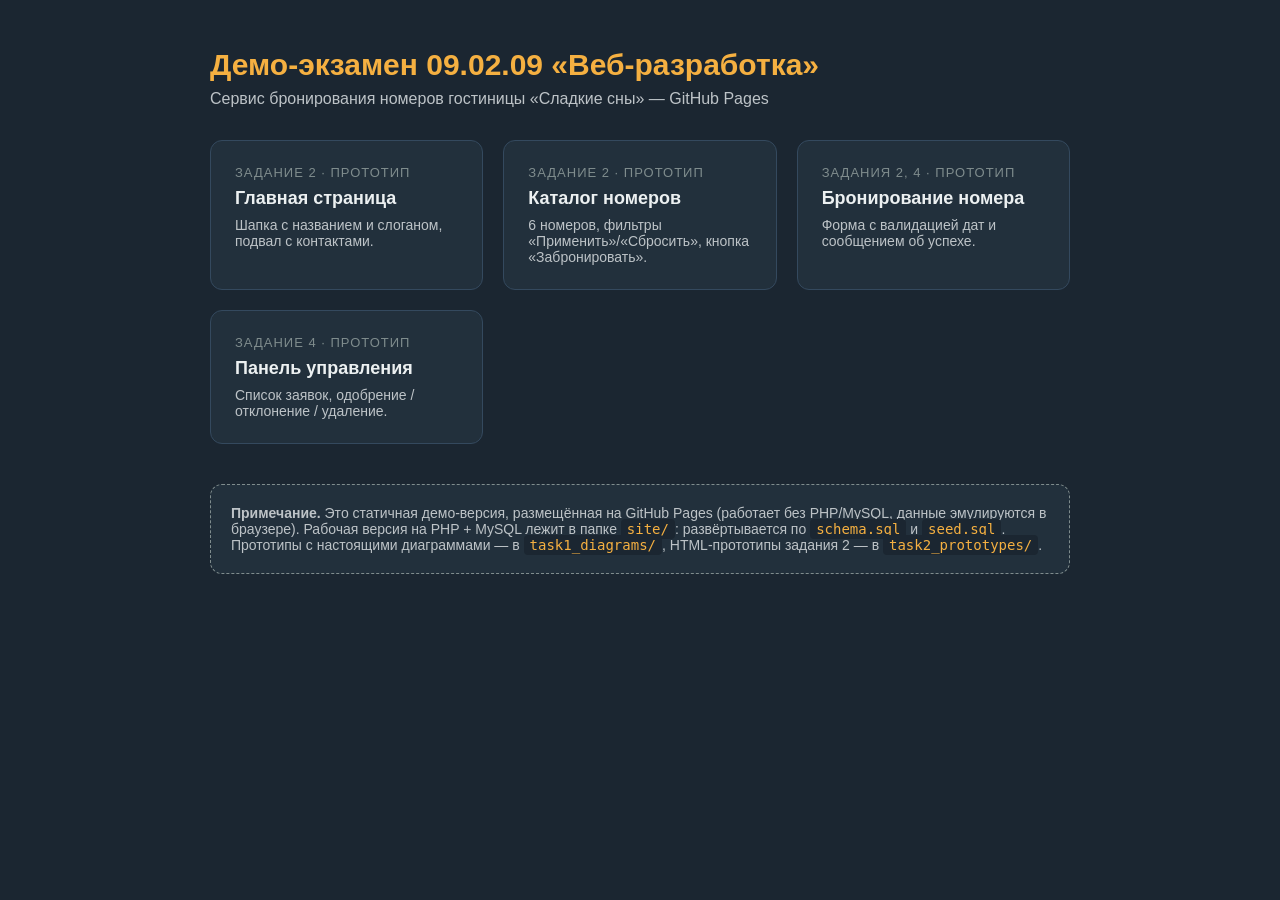
==== index.html @ 1d1d8c5c "Добавить статичную GitHub Pages версию: демо сайта и навигация по заданиям - Корневой index.html — н" ====
<!DOCTYPE html>
<html lang="ru">
<head>
<meta charset="UTF-8">
<meta name="viewport" content="width=device-width, initial-scale=1.0">
<title>ДЭ 09.02.09 — Сервис бронирования «Сладкие сны»</title>
<link rel="stylesheet" href="demo/assets/css/style.css">
<style>
  body { margin: 0; font-family: 'Segoe UI', Arial, sans-serif; background: #1b2631; color: #ecf0f1; }
  .lz-wrap { max-width: 900px; margin: 0 auto; padding: 48px 20px; }
  h1 { font-size: 30px; color: #f5b041; margin-bottom: 8px; }
  .sub { color: #bdc3c7; font-size: 16px; margin-bottom: 32px; }
  .cards { display: grid; grid-template-columns: repeat(auto-fit, minmax(230px, 1fr)); gap: 20px; }
  .card { background: #22303c; border: 1px solid #34495e; border-radius: 12px; padding: 24px; text-decoration: none; color: #ecf0f1; transition: transform .15s, border-color .15s; }
  .card:hover { transform: translateY(-3px); border-color: #f5b041; }
  .card .n { font-size: 13px; color: #7f8c8d; text-transform: uppercase; letter-spacing: 1px; }
  .card .t { font-size: 18px; font-weight: 700; margin: 8px 0; }
  .card .d { font-size: 14px; color: #bdc3c7; }
  .demo-note { margin-top: 40px; background: #22303c; border: 1px dashed #7f8c8d; border-radius: 12px; padding: 20px; font-size: 14px; color: #bdc3c7; }
  .demo-note code { background: #1b2631; padding: 2px 6px; border-radius: 4px; color: #f5b041; }
</style>
</head>
<body>
<div class="lz-wrap">
  <h1>Демо-экзамен 09.02.09 «Веб-разработка»</h1>
  <p class="sub">Сервис бронирования номеров гостиницы «Сладкие сны» — GitHub Pages</p>

  <div class="cards">
    <a class="card" href="demo/index.html">
      <div class="n">Задание 2 · Прототип</div>
      <div class="t">Главная страница</div>
      <div class="d">Шапка с названием и слоганом, подвал с контактами.</div>
    </a>
    <a class="card" href="demo/catalog.html">
      <div class="n">Задание 2 · Прототип</div>
      <div class="t">Каталог номеров</div>
      <div class="d">6 номеров, фильтры «Применить»/«Сбросить», кнопка «Забронировать».</div>
    </a>
    <a class="card" href="demo/booking.html">
      <div class="n">Задания 2, 4 · Прототип</div>
      <div class="t">Бронирование номера</div>
      <div class="d">Форма с валидацией дат и сообщением об успехе.</div>
    </a>
    <a class="card" href="demo/admin.html">
      <div class="n">Задание 4 · Прототип</div>
      <div class="t">Панель управления</div>
      <div class="d">Список заявок, одобрение / отклонение / удаление.</div>
    </a>
  </div>

  <div class="demo-note">
    <b>Примечание.</b> Это статичная демо-версия, размещённая на GitHub Pages
    (работает без PHP/MySQL, данные эмулируются в браузере). Рабочая версия на
    PHP + MySQL лежит в папке <code>site/</code>: развёртывается по
    <code>schema.sql</code> и <code>seed.sql</code>. Прототипы с настоящими
    диаграммами — в <code>task1_diagrams/</code>, HTML-прототипы задания 2 — в
    <code>task2_prototypes/</code>.
  </div>
</div>
</body>
</html>
---- demo/assets/css/style.css ----
* {
  margin: 0;
  padding: 0;
  box-sizing: border-box;
}

body {
  font-family: 'Segoe UI', Arial, sans-serif;
  color: #333;
  background: #f7f6f3;
  display: flex;
  flex-direction: column;
  min-height: 100vh;
}

.container {
  width: 100%;
  max-width: 1100px;
  margin: 0 auto;
  padding: 0 16px;
}

.site-header {
  background: #2c3e50;
  color: #fff;
}

.header-inner {
  display: flex;
  align-items: center;
  justify-content: space-between;
  padding: 14px 16px;
}

.logo {
  font-size: 24px;
  font-weight: 700;
  color: #fff;
  text-decoration: none;
}

.main-nav a {
  color: #cfd8e3;
  text-decoration: none;
  margin-left: 20px;
  font-size: 15px;
}

.main-nav a.active,
.main-nav a:hover {
  color: #f5b041;
}

.slogan {
  background: #34495e;
  text-align: center;
  padding: 8px;
  font-size: 14px;
  color: #d7e1ea;
}

.page {
  flex: 1;
  width: 100%;
  max-width: 1100px;
  margin: 0 auto;
  padding: 32px 16px;
}

h1 {
  margin-bottom: 16px;
  color: #2c3e50;
}

.hero h1 {
  font-size: 32px;
}

.hero p {
  font-size: 18px;
  max-width: 640px;
  margin-bottom: 20px;
}

.btn {
  display: inline-block;
  padding: 10px 20px;
  border: none;
  border-radius: 6px;
  cursor: pointer;
  text-decoration: none;
  font-size: 15px;
}

.btn-primary {
  background: #2980b9;
  color: #fff;
}

.btn-primary:hover {
  background: #1f6da3;
}

.btn-secondary {
  background: #95a5a6;
  color: #fff;
}

.btn-secondary:hover {
  background: #7f9496;
}

.btn-danger {
  background: #c0392b;
  color: #fff;
}

.btn-danger:hover {
  background: #a93226;
}

.btn-success {
  background: #27ae60;
  color: #fff;
}

.btn-success:hover {
  background: #229954;
}

.result-count {
  margin-bottom: 16px;
  color: #555;
}

/* Каталог */
.filter-form {
  background: #fff;
  border: 1px solid #e0e0e0;
  border-radius: 8px;
  padding: 16px;
  margin-bottom: 24px;
  display: flex;
  flex-wrap: wrap;
  gap: 16px;
  align-items: flex-end;
}

.filter-group label {
  display: block;
  font-size: 13px;
  color: #555;
  margin-bottom: 4px;
}

.filter-group select,
.filter-group input {
  padding: 8px;
  border: 1px solid #ccc;
  border-radius: 6px;
  min-width: 170px;
  font-size: 14px;
}

.filter-actions {
  display: flex;
  gap: 8px;
}

.room-grid {
  display: grid;
  grid-template-columns: repeat(auto-fill, minmax(280px, 1fr));
  gap: 24px;
}

.room-card {
  background: #fff;
  border: 1px solid #e0e0e0;
  border-radius: 8px;
  overflow: hidden;
  display: flex;
  flex-direction: column;
}

.room-card img {
  width: 100%;
  height: 170px;
  object-fit: cover;
  background: #d6d6d6;
}

.room-card h2 {
  font-size: 20px;
  padding: 12px 16px 0;
  color: #2c3e50;
}

.price {
  padding: 6px 16px;
  font-weight: 700;
  color: #2980b9;
  font-size: 17px;
}

.features {
  padding: 0 16px 12px;
  list-style: none;
  flex: 1;
}

.features li::before {
  content: '•';
  color: #7fb3d5;
  margin-right: 6px;
}

.room-card .btn {
  margin: 0 16px 16px;
}

.empty-state {
  color: #777;
  font-size: 16px;
}

/* Бронирование */
.room-summary {
  font-size: 18px;
  background: #eaf2f8;
  padding: 12px 16px;
  border-radius: 8px;
  margin-bottom: 20px;
}

.booking-form {
  background: #fff;
  border: 1px solid #e0e0e0;
  border-radius: 8px;
  padding: 24px;
  max-width: 560px;
}

.form-field {
  margin-bottom: 16px;
}

.form-field label {
  display: block;
  margin-bottom: 6px;
  font-weight: 600;
  color: #444;
}

.form-field input {
  width: 100%;
  padding: 10px;
  border: 1px solid #ccc;
  border-radius: 6px;
  font-size: 15px;
}

.form-field input.invalid {
  border-color: #e74c3c;
}

.error-text {
  color: #e74c3c;
  font-size: 13px;
  margin-top: 4px;
}

.alert {
  padding: 12px 16px;
  border-radius: 8px;
  margin-bottom: 16px;
  max-width: 560px;
}

.alert-error {
  background: #fdecea;
  color: #c0392b;
  border: 1px solid #f5b7b1;
}

.success-message {
  background: #d4efdf;
  color: #1e8449;
  padding: 12px 16px;
  border-radius: 8px;
  margin-bottom: 16px;
  max-width: 560px;
  font-weight: 600;
}

/* Формы общего вида (логин, админ) */
.auth-form {
  background: #fff;
  border: 1px solid #e0e0e0;
  border-radius: 8px;
  padding: 24px;
  max-width: 400px;
}

.auth-form .form-field input {
  width: 100%;
}

/* Подвал */
.site-footer {
  background: #2c3e50;
  color: #cfd8e3;
  padding: 24px 0;
  margin-top: auto;
}

.footer-inner .contacts p {
  margin-bottom: 4px;
  font-size: 14px;
}

/* Панель администратора */
.auth-wrap {
  max-width: 440px;
}

.admin-actions {
  margin: 0 0 20px;
  display: flex;
  gap: 8px;
}

.admin-table {
  width: 100%;
  border-collapse: collapse;
  background: #fff;
  border: 1px solid #e0e0e0;
  border-radius: 8px;
  overflow: hidden;
}

.admin-table th,
.admin-table td {
  padding: 12px 14px;
  border-bottom: 1px solid #ececec;
  text-align: left;
  font-size: 14px;
  vertical-align: top;
}

.admin-table th {
  background: #2c3e50;
  color: #fff;
  font-weight: 600;
}

.admin-table tr:last-child td {
  border-bottom: none;
}

.admin-table small {
  color: #777;
}

.status {
  display: inline-block;
  padding: 3px 10px;
  border-radius: 12px;
  font-size: 13px;
  font-weight: 600;
}

.status-новая {
  background: #fef3c7;
  color: #92600a;
}

.status-одобрена {
  background: #d4efdf;
  color: #1e8449;
}

.status-отклонена {
  background: #fdecea;
  color: #c0392b;
}

.actions {
  white-space: nowrap;
}

.actions .inline-form {
  display: inline-block;
  margin-right: 4px;
}

.btn-sm {
  padding: 6px 12px;
  font-size: 13px;
}

.hint {
  color: #777;
  font-size: 13px;
  margin: -6px 0 14px;
}

.inline-form {
  display: inline;
}
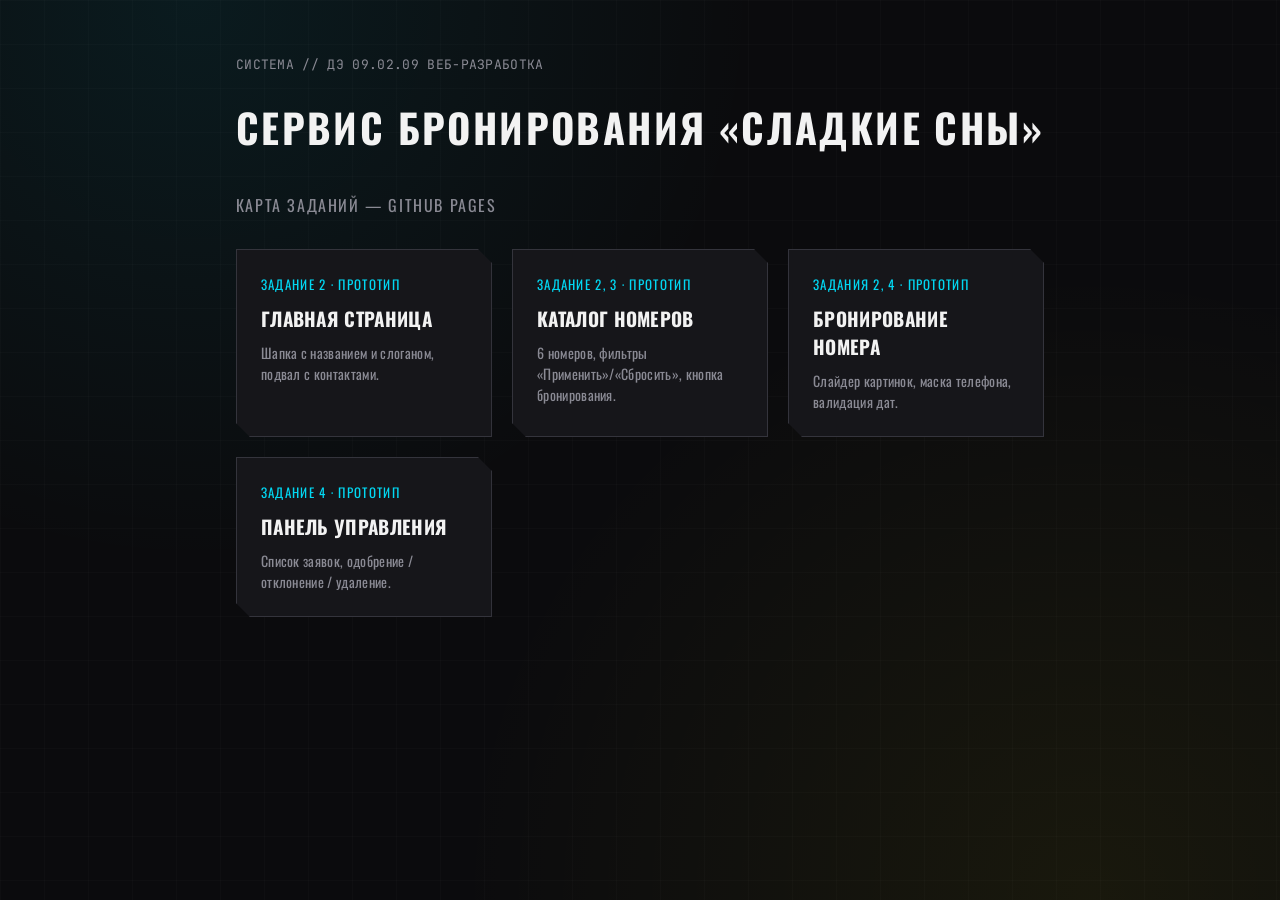
==== commit 0bd9ee60: "Киберпанк-стиль интерфейса: неоновая главная, маска телефона, слайдер картинок - Неоновый киберпанк-" ====
--- a/index.html
+++ b/index.html
@@ -5,25 +5,32 @@
 <meta name="viewport" content="width=device-width, initial-scale=1.0">
 <title>ДЭ 09.02.09 — Сервис бронирования «Сладкие сны»</title>
 <link rel="stylesheet" href="demo/assets/css/style.css">
+<link rel="preconnect" href="https://fonts.googleapis.com">
+<link rel="preconnect" href="https://fonts.gstatic.com" crossorigin>
+<link href="https://fonts.googleapis.com/css2?family=Oswald:wght@300;400;500;600;700&family=JetBrains+Mono:wght@400;700&display=swap" rel="stylesheet">
 <style>
-  body { margin: 0; font-family: 'Segoe UI', Arial, sans-serif; background: #1b2631; color: #ecf0f1; }
-  .lz-wrap { max-width: 900px; margin: 0 auto; padding: 48px 20px; }
-  h1 { font-size: 30px; color: #f5b041; margin-bottom: 8px; }
-  .sub { color: #bdc3c7; font-size: 16px; margin-bottom: 32px; }
+  .lz-wrap { max-width: 980px; margin: 0 auto; padding: 56px 20px 30px; }
+  .lz-wrap > h1 { font-size: 40px; }
+  .sub { color: var(--muted); font-size: 16px; margin: 18px 0 32px; text-transform: uppercase; letter-spacing: .1em; }
   .cards { display: grid; grid-template-columns: repeat(auto-fit, minmax(230px, 1fr)); gap: 20px; }
-  .card { background: #22303c; border: 1px solid #34495e; border-radius: 12px; padding: 24px; text-decoration: none; color: #ecf0f1; transition: transform .15s, border-color .15s; }
-  .card:hover { transform: translateY(-3px); border-color: #f5b041; }
-  .card .n { font-size: 13px; color: #7f8c8d; text-transform: uppercase; letter-spacing: 1px; }
-  .card .t { font-size: 18px; font-weight: 700; margin: 8px 0; }
-  .card .d { font-size: 14px; color: #bdc3c7; }
-  .demo-note { margin-top: 40px; background: #22303c; border: 1px dashed #7f8c8d; border-radius: 12px; padding: 20px; font-size: 14px; color: #bdc3c7; }
-  .demo-note code { background: #1b2631; padding: 2px 6px; border-radius: 4px; color: #f5b041; }
+  .card {
+    background: var(--surface); border: 1px solid var(--border);
+    padding: 24px; text-decoration: none; color: var(--text);
+    transition: border-color .2s, box-shadow .2s, transform .2s;
+    clip-path: polygon(0 0, calc(100% - 14px) 0, 100% 14px, 100% 100%, 14px 100%, 0 calc(100% - 14px));
+  }
+  .card:hover { border-color: var(--accent); box-shadow: 0 0 18px rgba(252,238,10,.22); transform: translateY(-3px); }
+  .card .n { font-size: 13px; color: var(--cyan); text-transform: uppercase; letter-spacing: .1em; }
+  .card .t { font-size: 19px; font-weight: 700; margin: 10px 0; color: var(--text); text-transform: uppercase; }
+  .card .d { font-size: 14px; color: var(--muted); }
+  .code-tag-line { font-family: 'JetBrains Mono', monospace; font-size: 13px; color: var(--muted); margin-bottom: 24px; }
 </style>
 </head>
 <body>
 <div class="lz-wrap">
-  <h1>Демо-экзамен 09.02.09 «Веб-разработка»</h1>
-  <p class="sub">Сервис бронирования номеров гостиницы «Сладкие сны» — GitHub Pages</p>
+  <div class="code-tag-line">СИСТЕМА // ДЭ 09.02.09 ВЕБ-РАЗРАБОТКА</div>
+  <h1 class="glitch" data-text="Сервис бронирования «Сладкие сны»">Сервис бронирования «Сладкие сны»</h1>
+  <p class="sub">Карта заданий — GitHub Pages</p>
 
   <div class="cards">
     <a class="card" href="demo/index.html">
@@ -32,14 +39,14 @@
       <div class="d">Шапка с названием и слоганом, подвал с контактами.</div>
     </a>
     <a class="card" href="demo/catalog.html">
-      <div class="n">Задание 2 · Прототип</div>
+      <div class="n">Задание 2, 3 · Прототип</div>
       <div class="t">Каталог номеров</div>
-      <div class="d">6 номеров, фильтры «Применить»/«Сбросить», кнопка «Забронировать».</div>
+      <div class="d">6 номеров, фильтры «Применить»/«Сбросить», кнопка бронирования.</div>
     </a>
     <a class="card" href="demo/booking.html">
       <div class="n">Задания 2, 4 · Прототип</div>
       <div class="t">Бронирование номера</div>
-      <div class="d">Форма с валидацией дат и сообщением об успехе.</div>
+      <div class="d">Слайдер картинок, маска телефона, валидация дат.</div>
     </a>
     <a class="card" href="demo/admin.html">
       <div class="n">Задание 4 · Прототип</div>
@@ -47,15 +54,6 @@
       <div class="d">Список заявок, одобрение / отклонение / удаление.</div>
     </a>
   </div>
-
-  <div class="demo-note">
-    <b>Примечание.</b> Это статичная демо-версия, размещённая на GitHub Pages
-    (работает без PHP/MySQL, данные эмулируются в браузере). Рабочая версия на
-    PHP + MySQL лежит в папке <code>site/</code>: развёртывается по
-    <code>schema.sql</code> и <code>seed.sql</code>. Прототипы с настоящими
-    диаграммами — в <code>task1_diagrams/</code>, HTML-прототипы задания 2 — в
-    <code>task2_prototypes/</code>.
-  </div>
 </div>
 </body>
 </html>
--- a/demo/assets/css/style.css
+++ b/demo/assets/css/style.css
@@ -1,3 +1,15 @@
+:root {
+  --bg: #0b0b0d;
+  --surface: #16161a;
+  --elevated: #1e1e24;
+  --text: #f2f2f2;
+  --muted: #8a8a94;
+  --accent: #fcee0a;
+  --cyan: #02d7f2;
+  --crimson: #ff003c;
+  --border: #34343c;
+}
+
 * {
   margin: 0;
   padding: 0;
@@ -5,9 +17,16 @@
 }
 
 body {
-  font-family: 'Segoe UI', Arial, sans-serif;
-  color: #333;
-  background: #f7f6f3;
+  font-family: 'Rajdhani', 'Oswald', 'Segoe UI', system-ui, sans-serif;
+  color: var(--text);
+  background: var(--bg);
+  background-image:
+    radial-gradient(circle at 15% 0%, rgba(2, 215, 242, 0.08), transparent 40%),
+    radial-gradient(circle at 85% 100%, rgba(252, 238, 10, 0.06), transparent 45%),
+    linear-gradient(rgba(255,255,255,0.015) 1px, transparent 1px),
+    linear-gradient(90deg, rgba(255,255,255,0.015) 1px, transparent 1px);
+  background-size: auto, auto, 44px 44px, 44px 44px;
+  letter-spacing: .02em;
   display: flex;
   flex-direction: column;
   min-height: 100vh;
@@ -15,158 +34,241 @@
 
 .container {
   width: 100%;
-  max-width: 1100px;
+  max-width: 1180px;
   margin: 0 auto;
-  padding: 0 16px;
-}
-
+  padding: 0 20px;
+}
+
+/* ===== Шапка ===== */
 .site-header {
-  background: #2c3e50;
-  color: #fff;
+  background: rgba(11, 11, 13, 0.92);
+  backdrop-filter: blur(6px);
+  border-bottom: 2px solid var(--accent);
+  position: sticky;
+  top: 0;
+  z-index: 50;
 }
 
 .header-inner {
   display: flex;
   align-items: center;
   justify-content: space-between;
-  padding: 14px 16px;
+  padding: 16px 20px;
 }
 
 .logo {
-  font-size: 24px;
+  font-size: 26px;
   font-weight: 700;
-  color: #fff;
+  color: var(--text);
   text-decoration: none;
+  text-transform: uppercase;
+  letter-spacing: .08em;
+  position: relative;
+}
+
+.logo::after {
+  content: '';
+  position: absolute;
+  left: 0;
+  bottom: -4px;
+  width: 100%;
+  height: 3px;
+  background: var(--accent);
+  box-shadow: 0 0 8px var(--accent);
 }
 
 .main-nav a {
-  color: #cfd8e3;
+  color: var(--muted);
   text-decoration: none;
-  margin-left: 20px;
-  font-size: 15px;
-}
-
-.main-nav a.active,
+  margin-left: 22px;
+  font-size: 16px;
+  text-transform: uppercase;
+  letter-spacing: .1em;
+  padding: 6px 2px;
+  border-bottom: 2px solid transparent;
+  transition: color .2s, border-color .2s;
+}
+
 .main-nav a:hover {
-  color: #f5b041;
+  color: var(--cyan);
+}
+
+.main-nav a.active {
+  color: var(--accent);
+  border-bottom-color: var(--accent);
 }
 
 .slogan {
-  background: #34495e;
+  background: linear-gradient(90deg, var(--accent), #ffd60a);
+  color: #0b0b0d;
   text-align: center;
   padding: 8px;
   font-size: 14px;
-  color: #d7e1ea;
-}
-
+  font-weight: 700;
+  text-transform: uppercase;
+  letter-spacing: .18em;
+}
+
+/* ===== Основное ===== */
 .page {
   flex: 1;
   width: 100%;
-  max-width: 1100px;
+  max-width: 1180px;
   margin: 0 auto;
-  padding: 32px 16px;
+  padding: 36px 20px;
+}
+
+h1, h2, h3 {
+  text-transform: uppercase;
+  letter-spacing: .06em;
 }
 
 h1 {
-  margin-bottom: 16px;
-  color: #2c3e50;
-}
-
-.hero h1 {
-  font-size: 32px;
-}
-
-.hero p {
-  font-size: 18px;
-  max-width: 640px;
-  margin-bottom: 20px;
-}
-
+  font-size: 40px;
+  color: var(--text);
+  margin-bottom: 18px;
+  position: relative;
+}
+
+h1::after {
+  content: '';
+  display: block;
+  width: 90px;
+  height: 4px;
+  background: linear-gradient(90deg, var(--accent), var(--crimson));
+  margin-top: 8px;
+}
+
+/* ===== Кнопки (неон) ===== */
 .btn {
   display: inline-block;
-  padding: 10px 20px;
-  border: none;
-  border-radius: 6px;
+  padding: 12px 28px;
+  border: 2px solid var(--accent);
+  border-radius: 0;
+  background: transparent;
+  color: var(--accent);
   cursor: pointer;
   text-decoration: none;
+  text-transform: uppercase;
+  letter-spacing: .12em;
+  font-weight: 700;
+  font-family: inherit;
   font-size: 15px;
+  transition: background .2s, color .2s, box-shadow .2s;
+  position: relative;
+  clip-path: polygon(12px 0, 100% 0, 100% calc(100% - 12px), calc(100% - 12px) 100%, 0 100%, 0 12px);
+}
+
+.btn:hover {
+  background: var(--accent);
+  color: #0b0b0d;
+  box-shadow: 0 0 12px var(--accent), 0 0 34px var(--accent);
 }
 
 .btn-primary {
-  background: #2980b9;
+  background: var(--accent);
+  color: #16161a;
+}
+
+.btn-primary:hover {
+  box-shadow: 0 0 14px var(--accent), 0 0 40px var(--accent);
+}
+
+.btn-secondary {
+  border-color: var(--cyan);
+  color: var(--cyan);
+}
+
+.btn-secondary:hover {
+  background: var(--cyan);
+  color: #0b0b0d;
+  box-shadow: 0 0 12px var(--cyan), 0 0 32px var(--cyan);
+}
+
+.btn-danger {
+  border-color: var(--crimson);
+  color: var(--crimson);
+}
+
+.btn-danger:hover {
+  background: var(--crimson);
   color: #fff;
-}
-
-.btn-primary:hover {
-  background: #1f6da3;
-}
-
-.btn-secondary {
-  background: #95a5a6;
-  color: #fff;
-}
-
-.btn-secondary:hover {
-  background: #7f9496;
-}
-
-.btn-danger {
-  background: #c0392b;
-  color: #fff;
-}
-
-.btn-danger:hover {
-  background: #a93226;
+  box-shadow: 0 0 12px var(--crimson), 0 0 32px var(--crimson);
 }
 
 .btn-success {
-  background: #27ae60;
-  color: #fff;
+  border-color: #39ff88;
+  color: #39ff88;
 }
 
 .btn-success:hover {
-  background: #229954;
-}
-
+  background: #39ff88;
+  color: #0b0b0d;
+  box-shadow: 0 0 12px #39ff88, 0 0 32px #39ff88;
+}
+
+.btn-sm {
+  padding: 6px 14px;
+  font-size: 13px;
+}
+
+/* ===== Счётчик результатов ===== */
 .result-count {
-  margin-bottom: 16px;
-  color: #555;
-}
-
-/* Каталог */
+  margin-bottom: 20px;
+  color: var(--cyan);
+  font-size: 16px;
+  text-transform: uppercase;
+  letter-spacing: .08em;
+}
+
+/* ===== Каталог: фильтры ===== */
 .filter-form {
-  background: #fff;
-  border: 1px solid #e0e0e0;
-  border-radius: 8px;
-  padding: 16px;
-  margin-bottom: 24px;
+  background: var(--surface);
+  border: 1px solid var(--border);
+  border-left: 4px solid var(--accent);
+  padding: 18px;
+  margin-bottom: 28px;
   display: flex;
   flex-wrap: wrap;
   gap: 16px;
   align-items: flex-end;
+  clip-path: polygon(0 0, 100% 0, 100% calc(100% - 14px), calc(100% - 14px) 100%, 0 100%);
 }
 
 .filter-group label {
   display: block;
   font-size: 13px;
-  color: #555;
-  margin-bottom: 4px;
+  color: var(--muted);
+  margin-bottom: 5px;
+  text-transform: uppercase;
+  letter-spacing: .1em;
 }
 
 .filter-group select,
 .filter-group input {
-  padding: 8px;
-  border: 1px solid #ccc;
-  border-radius: 6px;
+  padding: 9px;
+  background: var(--bg);
+  color: var(--text);
+  border: 1px solid var(--border);
+  border-radius: 0;
   min-width: 170px;
   font-size: 14px;
+  font-family: inherit;
+  transition: border-color .2s;
+}
+
+.filter-group select:focus,
+.filter-group input:focus {
+  outline: none;
+  border-color: var(--cyan);
 }
 
 .filter-actions {
   display: flex;
-  gap: 8px;
-}
-
+  gap: 10px;
+}
+
+/* ===== Сетка номеров ===== */
 .room-grid {
   display: grid;
   grid-template-columns: repeat(auto-fill, minmax(280px, 1fr));
@@ -174,70 +276,290 @@
 }
 
 .room-card {
-  background: #fff;
-  border: 1px solid #e0e0e0;
-  border-radius: 8px;
+  background: var(--surface);
+  border: 1px solid var(--border);
   overflow: hidden;
   display: flex;
   flex-direction: column;
+  position: relative;
+  transition: border-color .25s, box-shadow .25s, transform .25s;
+  clip-path: polygon(0 0, 100% 0, 100% calc(100% - 16px), calc(100% - 16px) 100%, 0 100%);
+}
+
+.room-card:hover {
+  border-color: var(--accent);
+  box-shadow: 0 0 18px rgba(252, 238, 10, 0.25), 0 0 40px rgba(252, 238, 10, 0.1);
+  transform: translateY(-3px);
 }
 
 .room-card img {
   width: 100%;
-  height: 170px;
+  height: 180px;
   object-fit: cover;
-  background: #d6d6d6;
+  background: #232330;
 }
 
 .room-card h2 {
-  font-size: 20px;
-  padding: 12px 16px 0;
-  color: #2c3e50;
+  font-size: 24px;
+  padding: 14px 16px 4px;
+  color: var(--text);
+  letter-spacing: .06em;
 }
 
 .price {
-  padding: 6px 16px;
+  padding: 4px 16px;
   font-weight: 700;
-  color: #2980b9;
-  font-size: 17px;
+  color: var(--crimson);
+  font-size: 19px;
+  letter-spacing: .04em;
 }
 
 .features {
-  padding: 0 16px 12px;
+  padding: 0 16px 14px;
   list-style: none;
   flex: 1;
+  font-size: 15px;
 }
 
 .features li::before {
-  content: '•';
-  color: #7fb3d5;
-  margin-right: 6px;
+  content: '>';
+  color: var(--cyan);
+  margin-right: 8px;
+  font-weight: 700;
 }
 
 .room-card .btn {
-  margin: 0 16px 16px;
+  margin: 0 16px 18px;
 }
 
 .empty-state {
-  color: #777;
+  color: var(--muted);
   font-size: 16px;
-}
-
-/* Бронирование */
+  text-transform: uppercase;
+  letter-spacing: .06em;
+}
+
+/* ===== Hero (главная) ===== */
+.hero {
+  position: relative;
+  padding: 64px 0 30px;
+}
+
+.hero h1 {
+  font-size: 64px;
+  line-height: 1.05;
+  color: var(--text);
+  max-width: 860px;
+}
+
+.hero h1 .accent-line {
+  color: var(--accent);
+  text-shadow: 0 0 14px var(--accent), 0 0 44px rgba(252, 238, 10, 0.4);
+}
+
+.hero p {
+  font-size: 20px;
+  max-width: 640px;
+  margin: 22px 0 30px;
+  color: var(--muted);
+  letter-spacing: .03em;
+}
+
+.hero .term-meta {
+  font-family: 'JetBrains Mono', 'Consolas', monospace;
+  color: var(--cyan);
+  font-size: 14px;
+  text-transform: uppercase;
+  letter-spacing: .1em;
+  margin-bottom: 18px;
+}
+
+.hero .term-meta .blink {
+  color: var(--crimson);
+  animation: blink 1.1s step-start infinite;
+}
+
+@keyframes blink {
+  0%, 100% { opacity: 1; }
+  50% { opacity: 0; }
+}
+
+/* ===== Глитч-заголовок ===== */
+.glitch {
+  position: relative;
+  display: inline-block;
+}
+
+.glitch::before,
+.glitch::after {
+  content: attr(data-text);
+  position: absolute;
+  inset: 0;
+  overflow: hidden;
+  clip-path: inset(0 0 100% 0);
+}
+
+.glitch::before {
+  color: var(--cyan);
+  animation: glitch-a 3.2s infinite;
+}
+
+.glitch::after {
+  color: var(--crimson);
+  animation: glitch-b 3.2s infinite;
+}
+
+@keyframes glitch-a {
+  0%, 90%, 100% { transform: translate(0, 0); clip-path: inset(0 0 100% 0); }
+  92% { transform: translate(-2px, 0); clip-path: inset(0 0 55% 0); }
+  95% { transform: translate(2px, 0); clip-path: inset(0 0 25% 0); }
+  97% { transform: translate(-1px, 0); clip-path: inset(0 0 70% 0); }
+}
+
+@keyframes glitch-b {
+  0%, 90%, 100% { transform: translate(0, 0); clip-path: inset(0 0 100% 0); }
+  92% { transform: translate(2px, 1px); clip-path: inset(0 0 30% 0); }
+  95% { transform: translate(-2px, -1px); clip-path: inset(0 0 60% 0); }
+  97% { transform: translate(1px, 0); clip-path: inset(0 0 10% 0); }
+}
+
+/* ===== Карточки возможностей (главная) ===== */
+.feature-grid {
+  display: grid;
+  grid-template-columns: repeat(auto-fit, minmax(240px, 1fr));
+  gap: 20px;
+  margin: 40px 0 0;
+}
+
+.feature-card {
+  background: var(--surface);
+  border: 1px solid var(--border);
+  padding: 22px;
+  position: relative;
+  clip-path: polygon(0 0, calc(100% - 14px) 0, 100% 14px, 100% 100%, 14px 100%, 0 calc(100% - 14px));
+  transition: border-color .2s, box-shadow .2s;
+}
+
+.feature-card:hover {
+  border-color: var(--cyan);
+  box-shadow: 0 0 16px rgba(2, 215, 242, 0.2);
+}
+
+.feature-card h3 {
+  color: var(--accent);
+  margin-bottom: 8px;
+}
+
+.feature-card p {
+  color: var(--muted);
+  font-size: 15px;
+}
+
+/* ===== Слайдер (бронирование) ===== */
+.gallery {
+  position: relative;
+  margin-bottom: 26px;
+  border: 1px solid var(--border);
+  overflow: hidden;
+}
+
+.gallery-clip {
+  position: relative;
+  height: 300px;
+  overflow: hidden;
+}
+
+.gallery-slide {
+  position: absolute;
+  inset: 0;
+  opacity: 0;
+  transition: opacity .6s ease;
+}
+
+.gallery-slide.active {
+  opacity: 1;
+}
+
+.gallery-slide img {
+  width: 100%;
+  height: 100%;
+  object-fit: cover;
+  background: #232330;
+}
+
+.gallery-btn {
+  position: absolute;
+  top: 50%;
+  transform: translateY(-50%);
+  background: rgba(11, 11, 13, 0.75);
+  color: var(--accent);
+  border: 1px solid var(--accent);
+  width: 42px;
+  height: 42px;
+  font-size: 20px;
+  cursor: pointer;
+  z-index: 5;
+  transition: background .2s;
+}
+
+.gallery-btn:hover {
+  background: var(--accent);
+  color: #0b0b0d;
+}
+
+.gallery-prev {
+  left: 8px;
+}
+
+.gallery-next {
+  right: 8px;
+}
+
+.gallery-dots {
+  position: absolute;
+  bottom: 10px;
+  left: 0;
+  right: 0;
+  display: flex;
+  justify-content: center;
+  gap: 8px;
+  z-index: 5;
+}
+
+.gallery-dot {
+  width: 10px;
+  height: 10px;
+  border: 1px solid var(--accent);
+  background: transparent;
+  cursor: pointer;
+  padding: 0;
+  transform: rotate(45deg);
+  transition: background .2s;
+}
+
+.gallery-dot.active {
+  background: var(--accent);
+}
+
+/* ===== Бронирование ===== */
 .room-summary {
   font-size: 18px;
-  background: #eaf2f8;
-  padding: 12px 16px;
-  border-radius: 8px;
-  margin-bottom: 20px;
+  background: var(--surface);
+  border-left: 4px solid var(--cyan);
+  padding: 14px 18px;
+  margin-bottom: 22px;
+  text-transform: uppercase;
+  letter-spacing: .05em;
+  clip-path: polygon(0 0, 100% 0, 100% calc(100% - 10px), calc(100% - 10px) 100%, 0 100%);
 }
 
 .booking-form {
-  background: #fff;
-  border: 1px solid #e0e0e0;
-  border-radius: 8px;
+  background: var(--surface);
+  border: 1px solid var(--border);
+  border-left: 4px solid var(--accent);
   padding: 24px;
   max-width: 560px;
+  clip-path: polygon(0 0, calc(100% - 14px) 0, 100% 14px, 100% 100%, 0 100%);
 }
 
 .form-field {
@@ -248,144 +570,161 @@
   display: block;
   margin-bottom: 6px;
   font-weight: 600;
-  color: #444;
+  color: var(--muted);
+  text-transform: uppercase;
+  letter-spacing: .1em;
+  font-size: 14px;
 }
 
 .form-field input {
   width: 100%;
-  padding: 10px;
-  border: 1px solid #ccc;
-  border-radius: 6px;
+  padding: 11px;
+  background: var(--bg);
+  color: var(--text);
+  border: 1px solid var(--border);
+  border-radius: 0;
   font-size: 15px;
+  font-family: inherit;
+  transition: border-color .2s, box-shadow .2s;
+}
+
+.form-field input:focus {
+  outline: none;
+  border-color: var(--cyan);
+  box-shadow: 0 0 8px rgba(2, 215, 242, 0.25);
 }
 
 .form-field input.invalid {
-  border-color: #e74c3c;
+  border-color: var(--crimson);
 }
 
 .error-text {
-  color: #e74c3c;
+  color: var(--crimson);
   font-size: 13px;
   margin-top: 4px;
 }
 
 .alert {
-  padding: 12px 16px;
-  border-radius: 8px;
-  margin-bottom: 16px;
-  max-width: 560px;
-}
-
-.alert-error {
-  background: #fdecea;
-  color: #c0392b;
-  border: 1px solid #f5b7b1;
+  padding: 14px 18px;
+  margin-bottom: 18px;
+  max-width: 600px;
+  border: 1px solid var(--crimson);
+  color: var(--crimson);
+  background: rgba(255, 0, 60, 0.08);
+  clip-path: polygon(0 0, calc(100% - 10px) 0, 100% 10px, 100% 100%, 0 100%);
 }
 
 .success-message {
-  background: #d4efdf;
-  color: #1e8449;
-  padding: 12px 16px;
-  border-radius: 8px;
-  margin-bottom: 16px;
-  max-width: 560px;
+  background: rgba(57, 255, 136, 0.1);
+  color: #39ff88;
+  border: 1px solid #39ff88;
+  padding: 14px 18px;
+  margin-bottom: 18px;
+  max-width: 600px;
   font-weight: 600;
-}
-
-/* Формы общего вида (логин, админ) */
+  clip-path: polygon(0 0, calc(100% - 10px) 0, 100% 10px, 100% 100%, 0 100%);
+}
+
+.hint {
+  color: var(--muted);
+  font-size: 13px;
+  margin: -6px 0 14px;
+  letter-spacing: .02em;
+}
+
+/* ===== Авторизация ===== */
+.auth-wrap {
+  max-width: 460px;
+}
+
 .auth-form {
-  background: #fff;
-  border: 1px solid #e0e0e0;
-  border-radius: 8px;
+  background: var(--surface);
+  border: 1px solid var(--border);
+  border-left: 4px solid var(--accent);
   padding: 24px;
-  max-width: 400px;
+  max-width: 420px;
+  margin-top: 16px;
+  clip-path: polygon(0 0, calc(100% - 14px) 0, 100% 14px, 100% 100%, 0 100%);
 }
 
 .auth-form .form-field input {
   width: 100%;
 }
 
-/* Подвал */
-.site-footer {
-  background: #2c3e50;
-  color: #cfd8e3;
-  padding: 24px 0;
-  margin-top: auto;
-}
-
-.footer-inner .contacts p {
-  margin-bottom: 4px;
-  font-size: 14px;
-}
-
-/* Панель администратора */
-.auth-wrap {
-  max-width: 440px;
-}
-
+/* ===== Панель администратора ===== */
 .admin-actions {
   margin: 0 0 20px;
   display: flex;
-  gap: 8px;
+  gap: 10px;
 }
 
 .admin-table {
   width: 100%;
   border-collapse: collapse;
-  background: #fff;
-  border: 1px solid #e0e0e0;
-  border-radius: 8px;
-  overflow: hidden;
+  background: var(--surface);
+  border: 1px solid var(--border);
 }
 
 .admin-table th,
 .admin-table td {
   padding: 12px 14px;
-  border-bottom: 1px solid #ececec;
+  border-bottom: 1px solid var(--border);
   text-align: left;
   font-size: 14px;
   vertical-align: top;
 }
 
 .admin-table th {
-  background: #2c3e50;
-  color: #fff;
-  font-weight: 600;
+  background: var(--bg);
+  color: var(--accent);
+  font-weight: 700;
+  text-transform: uppercase;
+  letter-spacing: .08em;
 }
 
 .admin-table tr:last-child td {
   border-bottom: none;
 }
 
+.admin-table tr:hover td {
+  background: rgba(2, 215, 242, 0.04);
+}
+
 .admin-table small {
-  color: #777;
+  color: var(--muted);
 }
 
 .status {
   display: inline-block;
-  padding: 3px 10px;
-  border-radius: 12px;
+  padding: 3px 12px;
   font-size: 13px;
-  font-weight: 600;
+  font-weight: 700;
+  text-transform: uppercase;
+  letter-spacing: .06em;
+  border: 1px solid;
 }
 
 .status-новая {
-  background: #fef3c7;
-  color: #92600a;
+  color: var(--accent);
+  border-color: var(--accent);
 }
 
 .status-одобрена {
-  background: #d4efdf;
-  color: #1e8449;
+  color: #39ff88;
+  border-color: #39ff88;
 }
 
 .status-отклонена {
-  background: #fdecea;
-  color: #c0392b;
+  color: var(--crimson);
+  border-color: var(--crimson);
 }
 
 .actions {
   white-space: nowrap;
+}
+
+.inline-form {
+  display: inline;
 }
 
 .actions .inline-form {
@@ -393,17 +732,44 @@
   margin-right: 4px;
 }
 
-.btn-sm {
-  padding: 6px 12px;
+/* ===== Подвал ===== */
+.site-footer {
+  background: var(--bg);
+  border-top: 2px solid var(--accent);
+  padding: 28px 0;
+  margin-top: auto;
+  position: relative;
+}
+
+.site-footer::before {
+  content: '';
+  position: absolute;
+  top: -2px;
+  left: 0;
+  height: 2px;
+  background: linear-gradient(90deg, var(--accent), var(--cyan), var(--crimson));
+  filter: blur(1px);
+}
+
+.footer-inner .contacts p {
+  margin-bottom: 5px;
+  font-size: 15px;
+  color: var(--muted);
+  letter-spacing: .03em;
+}
+
+.footer-inner .contacts strong {
+  color: var(--text);
+  text-transform: uppercase;
+  letter-spacing: .1em;
+}
+
+/* ===== Утилиты ===== */
+.code-tag {
+  background: var(--bg);
+  border: 1px solid var(--border);
+  padding: 2px 8px;
+  font-family: 'JetBrains Mono', 'Consolas', monospace;
+  color: var(--cyan);
   font-size: 13px;
-}
-
-.hint {
-  color: #777;
-  font-size: 13px;
-  margin: -6px 0 14px;
-}
-
-.inline-form {
-  display: inline;
 }
